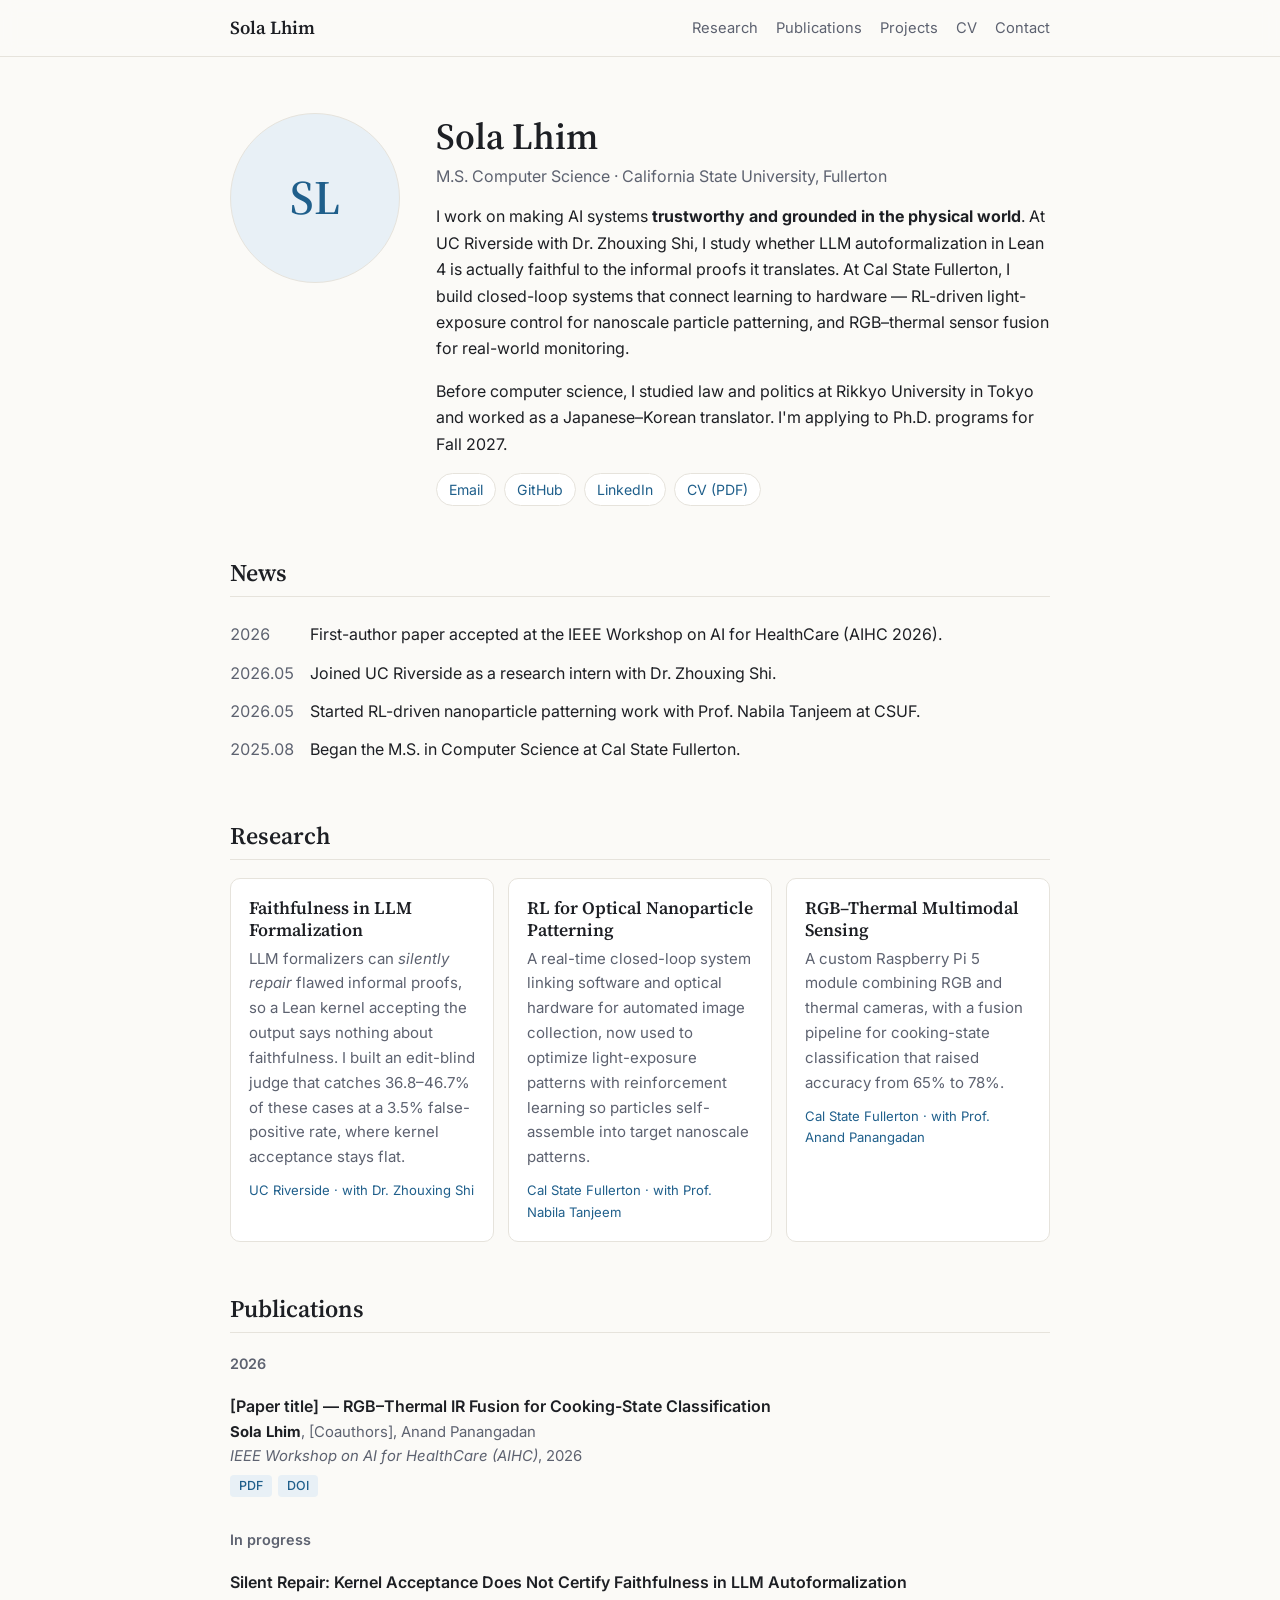
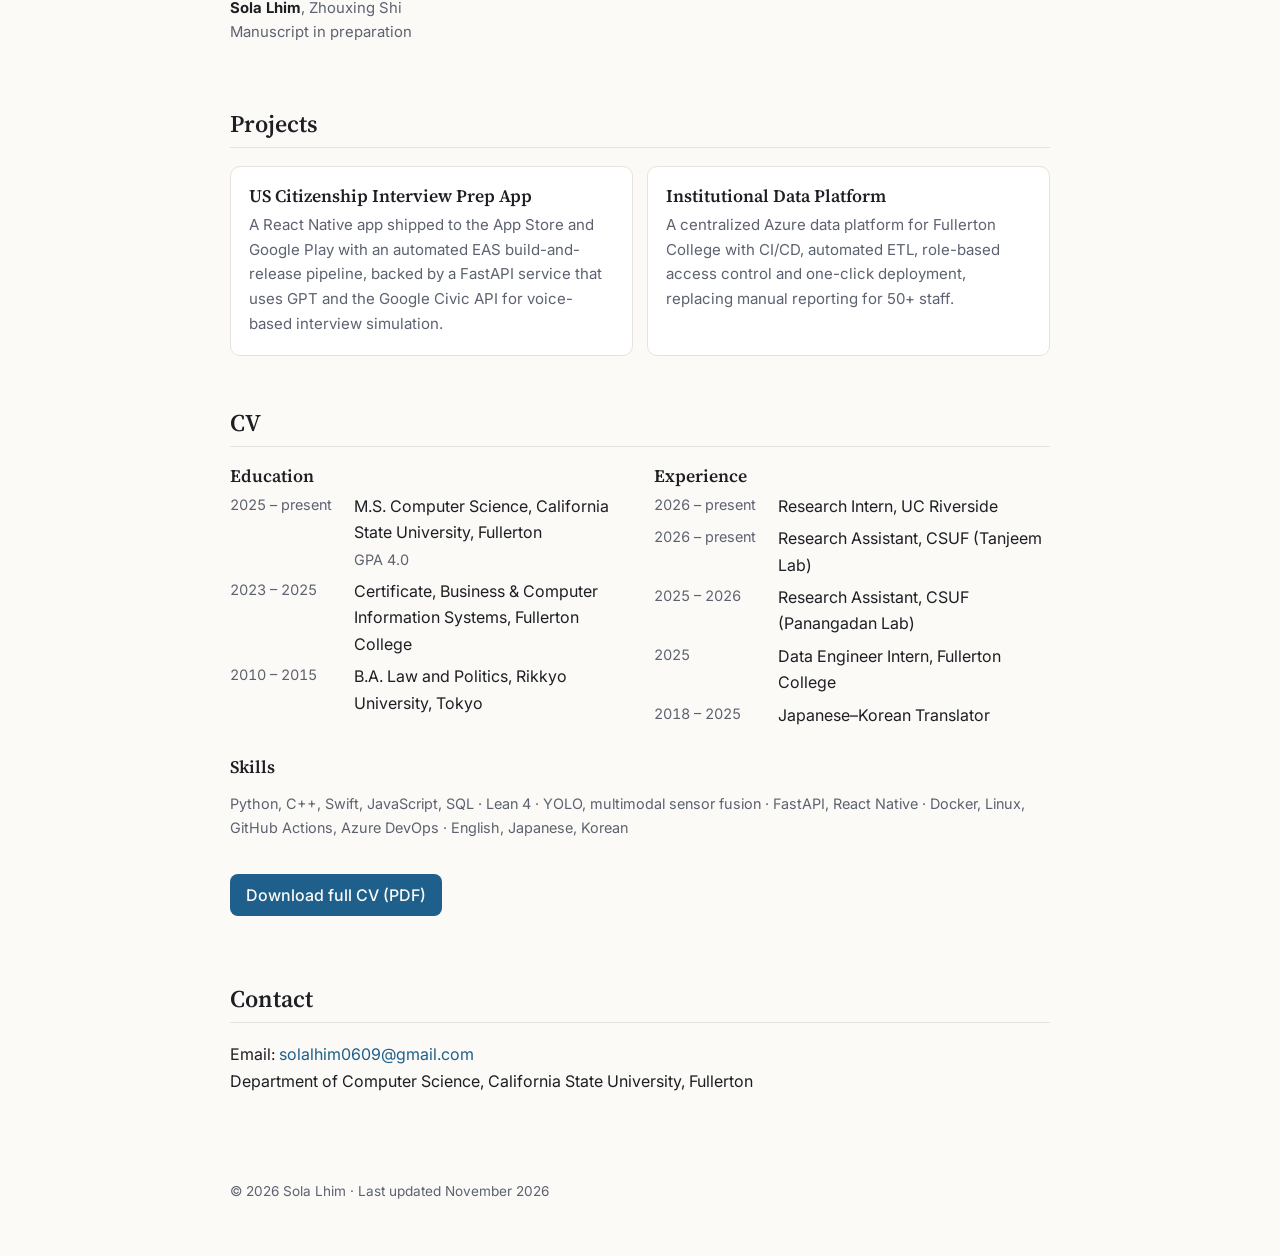
==== slhim/index.html @ 6356b98f "Add files via upload" ====
<!doctype html>
<html lang="en">
<head>
  <meta charset="utf-8">
  <meta name="viewport" content="width=device-width, initial-scale=1">
  <title>Sola Lhim — Research</title>
  <meta name="description" content="Sola Lhim, M.S. Computer Science student at Cal State Fullerton. Research on LLM formal verification, multimodal sensing, and RL-driven automation.">
  <link rel="preconnect" href="https://fonts.googleapis.com">
  <link rel="preconnect" href="https://fonts.gstatic.com" crossorigin>
  <link href="https://fonts.googleapis.com/css2?family=Source+Serif+4:opsz,wght@8..60,400;8..60,600&family=Inter:wght@400;500;600&display=swap" rel="stylesheet">
  <link rel="stylesheet" href="style.css">
</head>
<body>

  <header class="site-header">
    <div class="wrap header-inner">
      <a class="brand" href="#top">Sola Lhim</a>
      <nav>
        <a href="#research">Research</a>
        <a href="#publications">Publications</a>
        <a href="#projects">Projects</a>
        <a href="#cv">CV</a>
        <a href="#contact">Contact</a>
      </nav>
    </div>
  </header>

  <main id="top" class="wrap">

    <!-- ===== 소개 ===== -->
    <section class="hero">
      <!-- ✏️ 사진: profile.jpg 를 같은 폴더에 넣으면 표시됩니다 (없으면 이니셜) -->
      <img class="portrait" src="profile.jpg" alt="Portrait of Sola Lhim"
           onerror="this.replaceWith(Object.assign(document.createElement('div'),{className:'portrait placeholder',textContent:'SL'}))">
      <div>
        <h1>Sola Lhim</h1>
        <p class="role">M.S. Computer Science · California State University, Fullerton</p>
        <p class="bio">
          I work on making AI systems <strong>trustworthy and grounded in the physical world</strong>.
          At UC Riverside with Dr. Zhouxing Shi, I study whether LLM autoformalization in Lean 4 is
          actually faithful to the informal proofs it translates. At Cal State Fullerton, I build
          closed-loop systems that connect learning to hardware — RL-driven light-exposure control for
          nanoscale particle patterning, and RGB–thermal sensor fusion for real-world monitoring.
        </p>
        <p class="bio">
          Before computer science, I studied law and politics at Rikkyo University in Tokyo and worked
          as a Japanese–Korean translator. I'm applying to Ph.D. programs for Fall 2027.
        </p>
        <ul class="links">
          <li><a href="mailto:solalhim0609@gmail.com">Email</a></li>
          <!-- ✏️ 아래 두 링크를 본인 주소로 바꿔주세요 -->
          <li><a href="https://github.com/USERNAME">GitHub</a></li>
          <li><a href="https://www.linkedin.com/in/USERNAME">LinkedIn</a></li>
          <li><a href="cv.pdf">CV (PDF)</a></li>
        </ul>
      </div>
    </section>

    <!-- ===== 소식 ===== -->
    <section>
      <h2>News</h2>
      <ul class="news">
        <li><time>2026</time> First-author paper accepted at the IEEE Workshop on AI for HealthCare (AIHC 2026).</li>
        <li><time>2026.05</time> Joined UC Riverside as a research intern with Dr. Zhouxing Shi.</li>
        <li><time>2026.05</time> Started RL-driven nanoparticle patterning work with Prof. Nabila Tanjeem at CSUF.</li>
        <li><time>2025.08</time> Began the M.S. in Computer Science at Cal State Fullerton.</li>
      </ul>
    </section>

    <!-- ===== 연구 ===== -->
    <section id="research">
      <h2>Research</h2>
      <div class="cards">
        <article class="card">
          <h3>Faithfulness in LLM Formalization</h3>
          <p>LLM formalizers can <em>silently repair</em> flawed informal proofs, so a Lean kernel accepting the output says nothing about faithfulness. I built an edit-blind judge that catches 36.8–46.7% of these cases at a 3.5% false-positive rate, where kernel acceptance stays flat.</p>
          <p class="where">UC Riverside · with Dr. Zhouxing Shi</p>
        </article>
        <article class="card">
          <h3>RL for Optical Nanoparticle Patterning</h3>
          <p>A real-time closed-loop system linking software and optical hardware for automated image collection, now used to optimize light-exposure patterns with reinforcement learning so particles self-assemble into target nanoscale patterns.</p>
          <p class="where">Cal State Fullerton · with Prof. Nabila Tanjeem</p>
        </article>
        <article class="card">
          <h3>RGB–Thermal Multimodal Sensing</h3>
          <p>A custom Raspberry Pi 5 module combining RGB and thermal cameras, with a fusion pipeline for cooking-state classification that raised accuracy from 65% to 78%.</p>
          <p class="where">Cal State Fullerton · with Prof. Anand Panangadan</p>
        </article>
      </div>
    </section>

    <!-- ===== 논문 ===== -->
    <section id="publications">
      <h2>Publications</h2>

      <h3 class="year">2026</h3>
      <ol class="pubs">
        <li>
          <!-- ✏️ 정확한 논문 제목·공저자로 바꿔주세요 -->
          <span class="title">[Paper title] — RGB–Thermal IR Fusion for Cooking-State Classification</span>
          <span class="authors"><b>Sola Lhim</b>, [Coauthors], Anand Panangadan</span>
          <span class="venue"><em>IEEE Workshop on AI for HealthCare (AIHC)</em>, 2026</span>
          <span class="pub-links">
            <a href="#">PDF</a><a href="#">DOI</a>
          </span>
        </li>
      </ol>

      <h3 class="year">In progress</h3>
      <ol class="pubs">
        <li>
          <span class="title">Silent Repair: Kernel Acceptance Does Not Certify Faithfulness in LLM Autoformalization</span>
          <span class="authors"><b>Sola Lhim</b>, Zhouxing Shi</span>
          <span class="venue">Manuscript in preparation</span>
        </li>
      </ol>
    </section>

    <!-- ===== 프로젝트 ===== -->
    <section id="projects">
      <h2>Projects</h2>
      <div class="cards">
        <article class="card">
          <h3>US Citizenship Interview Prep App</h3>
          <p>A React Native app shipped to the App Store and Google Play with an automated EAS build-and-release pipeline, backed by a FastAPI service that uses GPT and the Google Civic API for voice-based interview simulation.</p>
        </article>
        <article class="card">
          <h3>Institutional Data Platform</h3>
          <p>A centralized Azure data platform for Fullerton College with CI/CD, automated ETL, role-based access control and one-click deployment, replacing manual reporting for 50+ staff.</p>
        </article>
      </div>
    </section>

    <!-- ===== CV ===== -->
    <section id="cv">
      <h2>CV</h2>
      <div class="cv-grid">
        <div>
          <h3>Education</h3>
          <dl>
            <dt>2025 – present</dt><dd>M.S. Computer Science, California State University, Fullerton<br><span class="muted">GPA 4.0</span></dd>
            <dt>2023 – 2025</dt><dd>Certificate, Business &amp; Computer Information Systems, Fullerton College</dd>
            <dt>2010 – 2015</dt><dd>B.A. Law and Politics, Rikkyo University, Tokyo</dd>
          </dl>
        </div>
        <div>
          <h3>Experience</h3>
          <dl>
            <dt>2026 – present</dt><dd>Research Intern, UC Riverside</dd>
            <dt>2026 – present</dt><dd>Research Assistant, CSUF (Tanjeem Lab)</dd>
            <dt>2025 – 2026</dt><dd>Research Assistant, CSUF (Panangadan Lab)</dd>
            <dt>2025</dt><dd>Data Engineer Intern, Fullerton College</dd>
            <dt>2018 – 2025</dt><dd>Japanese–Korean Translator</dd>
          </dl>
        </div>
      </div>
      <h3 style="margin-top:28px">Skills</h3>
      <p class="muted">
        Python, C++, Swift, JavaScript, SQL · Lean 4 · YOLO, multimodal sensor fusion · FastAPI, React Native ·
        Docker, Linux, GitHub Actions, Azure DevOps · English, Japanese, Korean
      </p>
      <p><a class="button" href="cv.pdf">Download full CV (PDF)</a></p>
    </section>

    <!-- ===== 연락처 ===== -->
    <section id="contact">
      <h2>Contact</h2>
      <p>
        Email: <a href="mailto:solalhim0609@gmail.com">solalhim0609@gmail.com</a><br>
        Department of Computer Science, California State University, Fullerton
      </p>
    </section>

  </main>

  <footer class="wrap site-footer">
    <p>© <span id="year"></span> Sola Lhim · Last updated November 2026</p>
  </footer>

  <script>document.getElementById('year').textContent = new Date().getFullYear();</script>
</body>
</html>
---- slhim/style.css ----
/* ===== 색상 (여기만 바꾸면 전체 톤이 바뀝니다) ===== */
:root {
  --bg: #fbfaf7;
  --surface: #ffffff;
  --text: #1d1f24;
  --muted: #5d6270;
  --line: #e6e3dc;
  --accent: #1f5f8b;
  --accent-soft: #e8f0f6;
  --serif: "Source Serif 4", Georgia, serif;
  --sans: "Inter", system-ui, -apple-system, "Apple SD Gothic Neo", "Noto Sans KR", sans-serif;
}
@media (prefers-color-scheme: dark) {
  :root {
    --bg: #14161a;
    --surface: #1b1e23;
    --text: #e8e8e6;
    --muted: #9ba0aa;
    --line: #2c3037;
    --accent: #7db5dc;
    --accent-soft: #1d2b36;
  }
}

* { box-sizing: border-box; }
html { scroll-behavior: smooth; scroll-padding-top: 72px; }
body {
  margin: 0;
  background: var(--bg);
  color: var(--text);
  font-family: var(--sans);
  font-size: 16px;
  line-height: 1.65;
}
a { color: var(--accent); text-decoration: none; }
a:hover { text-decoration: underline; }

.wrap { max-width: 860px; margin: 0 auto; padding: 0 20px; }

/* ===== 헤더 ===== */
.site-header {
  position: sticky; top: 0; z-index: 10;
  background: color-mix(in srgb, var(--bg) 88%, transparent);
  backdrop-filter: blur(8px);
  border-bottom: 1px solid var(--line);
}
.header-inner { display: flex; align-items: center; justify-content: space-between; gap: 16px; height: 56px; }
.brand { font-family: var(--serif); font-weight: 600; font-size: 1.15rem; color: var(--text); }
nav { display: flex; gap: 18px; overflow-x: auto; }
nav a { color: var(--muted); font-size: .92rem; white-space: nowrap; }
nav a:hover { color: var(--accent); text-decoration: none; }

/* ===== 섹션 ===== */
section { padding: 44px 0 8px; }
h1, h2, h3 { font-family: var(--serif); font-weight: 600; line-height: 1.25; }
h1 { font-size: 2.3rem; margin: 0 0 4px; }
h2 { font-size: 1.5rem; margin: 0 0 18px; padding-bottom: 8px; border-bottom: 1px solid var(--line); }
h3 { font-size: 1.1rem; margin: 0 0 6px; }

/* 소개 */
.hero { display: grid; grid-template-columns: 170px 1fr; gap: 36px; align-items: start; padding-top: 56px; }
.portrait { width: 170px; height: 170px; border-radius: 50%; object-fit: cover; border: 1px solid var(--line); }
.portrait.placeholder {
  display: grid; place-items: center;
  background: var(--accent-soft); color: var(--accent);
  font-family: var(--serif); font-size: 3rem; font-weight: 600;
}
.role { color: var(--muted); margin: 0 0 14px; }
.bio { margin: 0 0 16px; }
.links { list-style: none; padding: 0; margin: 0; display: flex; flex-wrap: wrap; gap: 8px; }
.links a {
  display: inline-block; padding: 4px 12px; font-size: .88rem;
  border: 1px solid var(--line); border-radius: 999px; background: var(--surface);
}
.links a:hover { border-color: var(--accent); text-decoration: none; }

/* 소식 */
.news { list-style: none; padding: 0; margin: 0; }
.news li { display: flex; gap: 16px; padding: 6px 0; }
.news time { color: var(--muted); font-variant-numeric: tabular-nums; min-width: 64px; }

/* 카드 */
.cards { display: grid; grid-template-columns: repeat(auto-fit, minmax(230px, 1fr)); gap: 14px; }
.card { background: var(--surface); border: 1px solid var(--line); border-radius: 10px; padding: 18px; }
.card p { margin: 0; color: var(--muted); font-size: .94rem; }

/* 논문 */
.note { color: var(--muted); font-size: .85rem; margin: -8px 0 0; }
.year { color: var(--muted); font-family: var(--sans); font-size: .9rem; font-weight: 600; margin: 22px 0 8px; }
.pubs { list-style: none; padding: 0; margin: 0; }
.pubs li { display: flex; flex-direction: column; padding: 12px 0; border-bottom: 1px dashed var(--line); }
.pubs li:last-child { border-bottom: 0; }
.pubs .title { font-weight: 600; }
.pubs .authors, .pubs .venue { color: var(--muted); font-size: .93rem; }
.pubs .authors b { color: var(--text); }
.pub-links { display: flex; gap: 6px; margin-top: 6px; }
.pub-links a {
  font-size: .78rem; font-weight: 500; padding: 1px 9px;
  border-radius: 4px; background: var(--accent-soft);
}

/* CV */
.cv-grid { display: grid; grid-template-columns: 1fr 1fr; gap: 28px; }
dl { display: grid; grid-template-columns: 110px 1fr; gap: 6px 14px; margin: 0; }
dt { color: var(--muted); font-size: .9rem; font-variant-numeric: tabular-nums; }
dd { margin: 0; }
.muted { color: var(--muted); font-size: .9rem; }
.button {
  display: inline-block; margin-top: 18px; padding: 8px 16px; border-radius: 8px;
  background: var(--accent); color: var(--bg); font-weight: 500;
}
.button:hover { text-decoration: none; opacity: .9; }

/* 푸터 */
.site-footer { padding: 48px 20px 40px; color: var(--muted); font-size: .85rem; }

/* ===== 모바일 ===== */
@media (max-width: 640px) {
  .hero { grid-template-columns: 1fr; gap: 18px; padding-top: 32px; }
  .portrait { width: 110px; height: 110px; }
  .portrait.placeholder { font-size: 2rem; }
  h1 { font-size: 1.9rem; }
  .cv-grid { grid-template-columns: 1fr; }
  dl { grid-template-columns: 96px 1fr; }
  nav { gap: 14px; }
  .brand { display: none; }
}

/* 연구 카드의 소속 줄 */
.card .where { margin-top: 10px; font-size: .82rem; color: var(--accent); }
.card p + p { margin-top: 10px; }
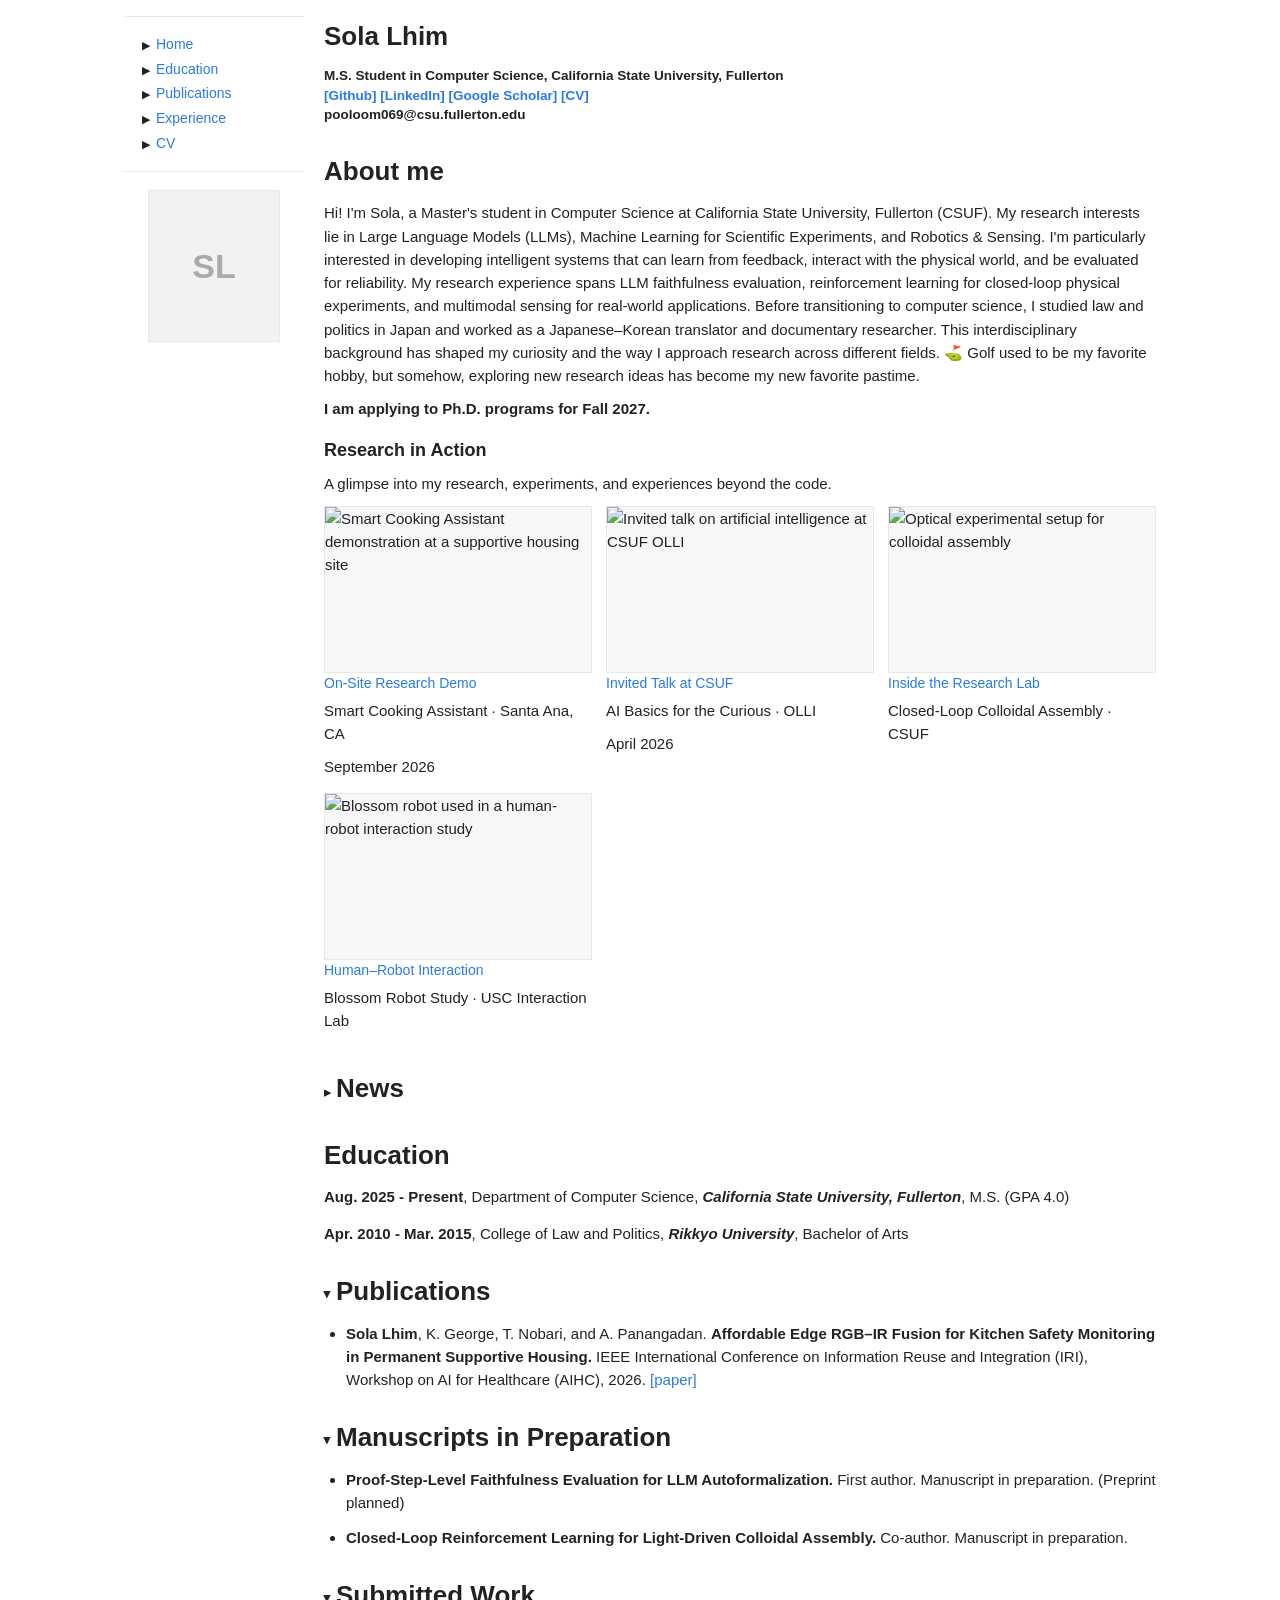
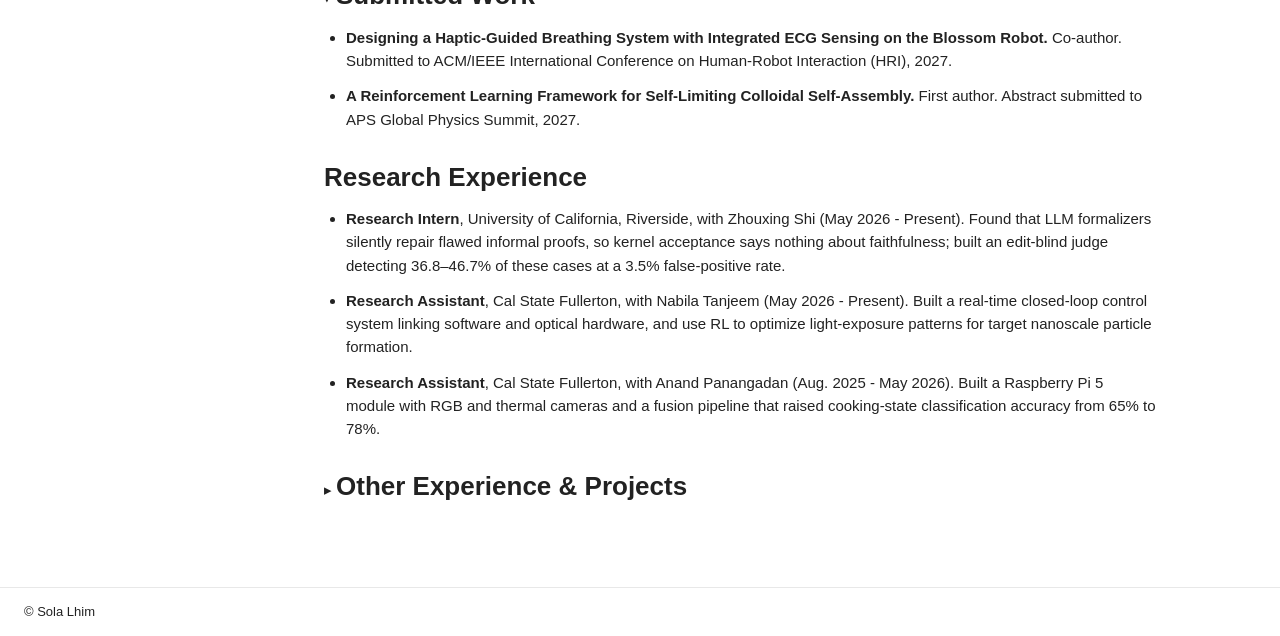
==== commit 61755820: "Revise homepage title, styles, and content structure Updated the title and meta description for Sola" ====
--- a/slhim/index.html
+++ b/slhim/index.html
@@ -3,180 +3,321 @@
 <head>
   <meta charset="utf-8">
   <meta name="viewport" content="width=device-width, initial-scale=1">
-  <title>Sola Lhim — Research</title>
-  <meta name="description" content="Sola Lhim, M.S. Computer Science student at Cal State Fullerton. Research on LLM formal verification, multimodal sensing, and RL-driven automation.">
-  <link rel="preconnect" href="https://fonts.googleapis.com">
-  <link rel="preconnect" href="https://fonts.gstatic.com" crossorigin>
-  <link href="https://fonts.googleapis.com/css2?family=Source+Serif+4:opsz,wght@8..60,400;8..60,600&family=Inter:wght@400;500;600&display=swap" rel="stylesheet">
-  <link rel="stylesheet" href="style.css">
+  <title>Sola Lhim's Homepage</title>
+  <meta name="description" content="Sola Lhim, M.S. Computer Science student at Cal State Fullerton and research intern at UC Riverside. Trustworthy AI, formal verification, learning-based control.">
+  <style>
+    :root {
+      --text: #222;
+      --link: #2a7ae2;
+      --line: #e8e8e8;
+      --muted: #777;
+    }
+    * { box-sizing: border-box; }
+    html { scroll-behavior: smooth; }
+    body {
+      margin: 0;
+      background: #fff;
+      color: var(--text);
+      font-family: "Helvetica Neue", Helvetica, Arial, "Apple SD Gothic Neo", sans-serif;
+      font-size: 15px;
+      line-height: 1.55;
+    }
+    a { color: var(--link); text-decoration: none; }
+    a:hover { text-decoration: underline; }
+
+    .page { display: flex; gap: 20px; max-width: 1080px; margin: 0 auto; padding: 16px 24px 0; }
+
+    /* ===== 왼쪽 사이드바 ===== */
+    aside { width: 180px; flex: none; }
+    .side-inner { position: sticky; top: 16px; }
+    .menu {
+      list-style: none; margin: 0; padding: 14px 0 14px 18px;
+      border-top: 1px solid var(--line); border-bottom: 1px solid var(--line);
+    }
+    .menu li { margin: 3px 0; font-size: 14px; }
+    .menu li::before { content: "▶"; font-size: 11px; margin-right: 6px; color: var(--text); }
+    .photo {
+      display: block; width: 132px; height: 152px; margin: 18px auto 0;
+      object-fit: cover; border: 1px solid var(--line); background: #f2f2f2;
+    }
+    .photo.placeholder {
+      display: flex; align-items: center; justify-content: center;
+      color: #aaa; font-size: 34px; font-weight: 700;
+    }
+
+    /* ===== 본문 ===== */
+    main { flex: 1; min-width: 0; padding-bottom: 40px; }
+    h1 { font-size: 26px; margin: 0 0 10px; }
+    .meta { font-size: 13.5px; font-weight: 700; line-height: 1.45; margin: 0 0 4px; }
+    .meta a { font-weight: 700; }
+    h2 { font-size: 26px; margin: 26px 0 10px; }
+    h3 { font-size: 18px; margin: 16px 0 8px; }
+    p { margin: 0 0 10px; }
+
+    /* 연구 미리보기 칸 */
+    .works { display: grid; grid-template-columns: repeat(3, 1fr); gap: 14px; margin: 8px 0 6px; }
+    .work a.label { display: block; font-size: 14px; margin-bottom: 4px; }
+    .work .thumb {
+      width: 100%; aspect-ratio: 16 / 10; object-fit: cover; display: block;
+      border: 1px solid var(--line); background: #f6f7f9;
+    }
+    .work .thumb.placeholder {
+      display: flex; align-items: center; justify-content: center; text-align: center;
+      padding: 10px; color: #8a93a3; font-size: 12.5px;
+    }
+
+    /* 접는 섹션 */
+    details > summary { list-style: none; cursor: pointer; }
+    details > summary::-webkit-details-marker { display: none; }
+    details > summary h2 { display: inline; }
+    details > summary::before { content: "▸"; font-size: 15px; margin-right: 4px; display: inline-block; transition: transform .15s; }
+    details[open] > summary::before { transform: rotate(90deg); }
+    details { margin: 26px 0 0; }
+    details > .body { margin-top: 10px; }
+
+    .edu p { margin: 0 0 14px; }
+
+    ul { margin: 0; padding-left: 22px; }
+    li { margin-bottom: 12px; }
+    .news li { margin-bottom: 6px; }
+    .pubs b.title { font-weight: 700; }
+
+    footer { border-top: 1px solid var(--line); margin-top: 40px; padding: 14px 24px; font-size: 13px; color: var(--text); }
+
+    /* ===== 모바일 ===== */
+    @media (max-width: 720px) {
+      .page { flex-direction: column; padding: 12px 16px 0; }
+      aside { width: 100%; }
+      .side-inner { position: static; display: flex; gap: 16px; align-items: center; }
+      .menu { flex: 1; border: 0; padding: 0; display: flex; flex-wrap: wrap; gap: 4px 14px; }
+      .photo { margin: 0; width: 96px; height: 110px; order: -1; }
+      .works { grid-template-columns: 1fr; }
+      .work .thumb.placeholder { aspect-ratio: 16 / 5; }
+    }
+  </style>
 </head>
 <body>
 
-  <header class="site-header">
-    <div class="wrap header-inner">
-      <a class="brand" href="#top">Sola Lhim</a>
-      <nav>
-        <a href="#research">Research</a>
-        <a href="#publications">Publications</a>
-        <a href="#projects">Projects</a>
-        <a href="#cv">CV</a>
-        <a href="#contact">Contact</a>
-      </nav>
+<div class="page">
+
+  <!-- ===== 왼쪽 ===== -->
+  <aside>
+    <div class="side-inner">
+      <ul class="menu">
+        <li><a href="#top">Home</a></li>
+        <li><a href="#education">Education</a></li>
+        <li><a href="#publications">Publications</a></li>
+        <li><a href="#experience">Experience</a></li>
+        <li><a href="cv.pdf">CV</a></li>
+      </ul>
+      <!-- ✏️ 사진: profile.jpg 를 저장소에 올리면 표시됩니다 -->
+      <img class="photo" src="profile.JPG" alt="Sola Lhim"
+           onerror="this.replaceWith(Object.assign(document.createElement('div'),{className:'photo placeholder',textContent:'SL'}))">
     </div>
-  </header>
-
-  <main id="top" class="wrap">
-
-    <!-- ===== 소개 ===== -->
-    <section class="hero">
-      <!-- ✏️ 사진: profile.jpg 를 같은 폴더에 넣으면 표시됩니다 (없으면 이니셜) -->
-      <img class="portrait" src="profile.jpg" alt="Portrait of Sola Lhim"
-           onerror="this.replaceWith(Object.assign(document.createElement('div'),{className:'portrait placeholder',textContent:'SL'}))">
-      <div>
-        <h1>Sola Lhim</h1>
-        <p class="role">M.S. Computer Science · California State University, Fullerton</p>
-        <p class="bio">
-          I work on making AI systems <strong>trustworthy and grounded in the physical world</strong>.
-          At UC Riverside with Dr. Zhouxing Shi, I study whether LLM autoformalization in Lean 4 is
-          actually faithful to the informal proofs it translates. At Cal State Fullerton, I build
-          closed-loop systems that connect learning to hardware — RL-driven light-exposure control for
-          nanoscale particle patterning, and RGB–thermal sensor fusion for real-world monitoring.
-        </p>
-        <p class="bio">
-          Before computer science, I studied law and politics at Rikkyo University in Tokyo and worked
-          as a Japanese–Korean translator. I'm applying to Ph.D. programs for Fall 2027.
-        </p>
-        <ul class="links">
-          <li><a href="mailto:solalhim0609@gmail.com">Email</a></li>
-          <!-- ✏️ 아래 두 링크를 본인 주소로 바꿔주세요 -->
-          <li><a href="https://github.com/USERNAME">GitHub</a></li>
-          <li><a href="https://www.linkedin.com/in/USERNAME">LinkedIn</a></li>
-          <li><a href="cv.pdf">CV (PDF)</a></li>
-        </ul>
+  </aside>
+
+  <!-- ===== 본문 ===== -->
+  <main id="top">
+    <h1>Sola Lhim</h1>
+    <div class="meta">
+      M.S. Student in Computer Science, California State University, Fullerton<br>
+
+      <a href="https://github.com/pooloom69">[Github]</a>
+      <a href="https://www.linkedin.com/">[LinkedIn]</a>
+      <a href="https://scholar.google.com/citations?user=-IQJulYAAAAJ&hl=en">[Google Scholar]</a>
+      <a href="https://drive.google.com/file/d/1E7syGDGQqhgdTD8XOlQXxRlxQhxFG68R/view?usp=sharing">[CV]</a><br>
+      pooloom069@csu.fullerton.edu
+    </div>
+
+    <h2>About me</h2>
+    <p>
+      Hi! I'm Sola, a Master's student in Computer Science at California State University, Fullerton (CSUF).
+      My research interests lie in Large Language Models (LLMs), Machine Learning for Scientific Experiments, and Robotics & Sensing. I'm particularly interested in developing intelligent systems that can learn from feedback, interact with the physical world, and be evaluated for reliability.
+      My research experience spans LLM faithfulness evaluation, reinforcement learning for closed-loop physical experiments, and multimodal sensing for real-world applications.
+      Before transitioning to computer science, I studied law and politics in Japan and worked as a Japanese–Korean translator and documentary researcher. This interdisciplinary background has shaped my curiosity and the way I approach research across different fields.
+      ⛳ Golf used to be my favorite hobby, but somehow, exploring new research ideas has become my new favorite pastime.
+    </p>
+    <p><b>I am applying to Ph.D. programs for Fall 2027.</b></p>
+
+
+    <section id="research-gallery">
+      <h3>Research in Action</h3>
+      <p class="gallery-intro">
+        A glimpse into my research, experiments, and experiences
+        beyond the code.
+      </p>
+
+      <div class="works">
+
+        <!-- Smart Cooking Assistant Demo -->
+        <div class="work">
+          <img class="thumb"
+              src="images/psh-demo.jpg"
+              alt="Smart Cooking Assistant demonstration at a supportive housing site"
+              loading="lazy">
+          <div class="work-info">
+            <a class="label" href="#experience">
+              On-Site Research Demo
+            </a>
+            <p>Smart Cooking Assistant · Santa Ana, CA</p>
+            <span>September 2026</span>
+          </div>
+        </div>
+
+        <!-- Invited Talk -->
+        <div class="work">
+          <img class="thumb"
+              src="images/olli-talk.jpg"
+              alt="Invited talk on artificial intelligence at CSUF OLLI"
+              loading="lazy">
+          <div class="work-info">
+            <a class="label" href="#experience">
+              Invited Talk at CSUF
+            </a>
+            <p>AI Basics for the Curious · OLLI</p>
+            <span>April 2026</span>
+          </div>
+        </div>
+
+        <!-- Physics Lab -->
+        <div class="work">
+          <img class="thumb"
+              src="images/colloidal-lab.jpg"
+              alt="Optical experimental setup for colloidal assembly"
+              loading="lazy">
+          <div class="work-info">
+            <a class="label" href="#experience">
+              Inside the Research Lab
+            </a>
+            <p>Closed-Loop Colloidal Assembly · CSUF</p>
+          </div>
+        </div>
+
+        <!-- Robotics Research -->
+        <div class="work">
+          <img class="thumb"
+              src="images/blossomRobot.JPG"
+              alt="Blossom robot used in a human-robot interaction study"
+              loading="lazy">
+          <div class="work-info">
+            <a class="label" href="#experience">
+              Human–Robot Interaction
+            </a>
+            <p>Blossom Robot Study · USC Interaction Lab</p>
+          </div>
+        </div>
       </div>
     </section>
 
-    <!-- ===== 소식 ===== -->
-    <section>
-      <h2>News</h2>
-      <ul class="news">
-        <li><time>2026</time> First-author paper accepted at the IEEE Workshop on AI for HealthCare (AIHC 2026).</li>
-        <li><time>2026.05</time> Joined UC Riverside as a research intern with Dr. Zhouxing Shi.</li>
-        <li><time>2026.05</time> Started RL-driven nanoparticle patterning work with Prof. Nabila Tanjeem at CSUF.</li>
-        <li><time>2025.08</time> Began the M.S. in Computer Science at Cal State Fullerton.</li>
-      </ul>
-    </section>
-
-    <!-- ===== 연구 ===== -->
-    <section id="research">
-      <h2>Research</h2>
-      <div class="cards">
-        <article class="card">
-          <h3>Faithfulness in LLM Formalization</h3>
-          <p>LLM formalizers can <em>silently repair</em> flawed informal proofs, so a Lean kernel accepting the output says nothing about faithfulness. I built an edit-blind judge that catches 36.8–46.7% of these cases at a 3.5% false-positive rate, where kernel acceptance stays flat.</p>
-          <p class="where">UC Riverside · with Dr. Zhouxing Shi</p>
-        </article>
-        <article class="card">
-          <h3>RL for Optical Nanoparticle Patterning</h3>
-          <p>A real-time closed-loop system linking software and optical hardware for automated image collection, now used to optimize light-exposure patterns with reinforcement learning so particles self-assemble into target nanoscale patterns.</p>
-          <p class="where">Cal State Fullerton · with Prof. Nabila Tanjeem</p>
-        </article>
-        <article class="card">
-          <h3>RGB–Thermal Multimodal Sensing</h3>
-          <p>A custom Raspberry Pi 5 module combining RGB and thermal cameras, with a fusion pipeline for cooking-state classification that raised accuracy from 65% to 78%.</p>
-          <p class="where">Cal State Fullerton · with Prof. Anand Panangadan</p>
-        </article>
-      </div>
-    </section>
-
-    <!-- ===== 논문 ===== -->
-    <section id="publications">
-      <h2>Publications</h2>
-
-      <h3 class="year">2026</h3>
-      <ol class="pubs">
-        <li>
-          <!-- ✏️ 정확한 논문 제목·공저자로 바꿔주세요 -->
-          <span class="title">[Paper title] — RGB–Thermal IR Fusion for Cooking-State Classification</span>
-          <span class="authors"><b>Sola Lhim</b>, [Coauthors], Anand Panangadan</span>
-          <span class="venue"><em>IEEE Workshop on AI for HealthCare (AIHC)</em>, 2026</span>
-          <span class="pub-links">
-            <a href="#">PDF</a><a href="#">DOI</a>
-          </span>
-        </li>
-      </ol>
-
-      <h3 class="year">In progress</h3>
-      <ol class="pubs">
-        <li>
-          <span class="title">Silent Repair: Kernel Acceptance Does Not Certify Faithfulness in LLM Autoformalization</span>
-          <span class="authors"><b>Sola Lhim</b>, Zhouxing Shi</span>
-          <span class="venue">Manuscript in preparation</span>
-        </li>
-      </ol>
-    </section>
-
-    <!-- ===== 프로젝트 ===== -->
-    <section id="projects">
-      <h2>Projects</h2>
-      <div class="cards">
-        <article class="card">
-          <h3>US Citizenship Interview Prep App</h3>
-          <p>A React Native app shipped to the App Store and Google Play with an automated EAS build-and-release pipeline, backed by a FastAPI service that uses GPT and the Google Civic API for voice-based interview simulation.</p>
-        </article>
-        <article class="card">
-          <h3>Institutional Data Platform</h3>
-          <p>A centralized Azure data platform for Fullerton College with CI/CD, automated ETL, role-based access control and one-click deployment, replacing manual reporting for 50+ staff.</p>
-        </article>
-      </div>
-    </section>
-
-    <!-- ===== CV ===== -->
-    <section id="cv">
-      <h2>CV</h2>
-      <div class="cv-grid">
-        <div>
-          <h3>Education</h3>
-          <dl>
-            <dt>2025 – present</dt><dd>M.S. Computer Science, California State University, Fullerton<br><span class="muted">GPA 4.0</span></dd>
-            <dt>2023 – 2025</dt><dd>Certificate, Business &amp; Computer Information Systems, Fullerton College</dd>
-            <dt>2010 – 2015</dt><dd>B.A. Law and Politics, Rikkyo University, Tokyo</dd>
-          </dl>
-        </div>
-        <div>
-          <h3>Experience</h3>
-          <dl>
-            <dt>2026 – present</dt><dd>Research Intern, UC Riverside</dd>
-            <dt>2026 – present</dt><dd>Research Assistant, CSUF (Tanjeem Lab)</dd>
-            <dt>2025 – 2026</dt><dd>Research Assistant, CSUF (Panangadan Lab)</dd>
-            <dt>2025</dt><dd>Data Engineer Intern, Fullerton College</dd>
-            <dt>2018 – 2025</dt><dd>Japanese–Korean Translator</dd>
-          </dl>
-        </div>
-      </div>
-      <h3 style="margin-top:28px">Skills</h3>
-      <p class="muted">
-        Python, C++, Swift, JavaScript, SQL · Lean 4 · YOLO, multimodal sensor fusion · FastAPI, React Native ·
-        Docker, Linux, GitHub Actions, Azure DevOps · English, Japanese, Korean
-      </p>
-      <p><a class="button" href="cv.pdf">Download full CV (PDF)</a></p>
-    </section>
-
-    <!-- ===== 연락처 ===== -->
-    <section id="contact">
-      <h2>Contact</h2>
-      <p>
-        Email: <a href="mailto:solalhim0609@gmail.com">solalhim0609@gmail.com</a><br>
-        Department of Computer Science, California State University, Fullerton
-      </p>
-    </section>
-
+
+    <details>
+      <summary><h2>News</h2></summary>
+      <div class="body">
+        <ul class="news">
+          <li><b>2026</b>: First-author paper accepted at the IEEE Workshop on AI for HealthCare (AIHC 2026).</li>
+          <li><b>May 2026</b>: Joined UC Riverside as a research intern with Zhouxing Shi.</li>
+          <li><b>May 2026</b>: Started RL-driven nanoparticle patterning research with Nabila Tanjeem at CSUF.</li>
+          <li><b>Aug 2025</b>: Began the M.S. in Computer Science at Cal State Fullerton.</li>
+        </ul>
+      </div>
+    </details>
+
+    <h2 id="education">Education</h2>
+    <div class="edu">
+      <p><b>Aug. 2025 - Present</b>, Department of Computer Science, <b><i>California State University, Fullerton</i></b>, M.S. (GPA 4.0)</p>
+      <!-- <p><b>Jan. 2023 - May 2025</b>, Business &amp; Computer Information Systems, <b><i>Fullerton College</i></b>, Certificate</p> -->
+      <p><b>Apr. 2010 - Mar. 2015</b>, College of Law and Politics, <b><i>Rikkyo University</i></b>, Bachelor of Arts</p>
+    </div>
+
+
+    <!-- Publications -->
+    <details open id="publications">
+      <summary><h2>Publications</h2></summary>
+      <div class="body">
+        <ul class="pubs">
+          <li>
+            <b>Sola Lhim</b>, K. George, T. Nobari, and A. Panangadan.
+            <b class="title">Affordable Edge RGB–IR Fusion for Kitchen Safety Monitoring in Permanent Supportive Housing.</b>
+            IEEE International Conference on Information Reuse and Integration (IRI),
+            Workshop on AI for Healthcare (AIHC), 2026.
+            <a href="https://ieeexplore.ieee.org/abstract/document/11676623">[paper]</a>
+          </li>
+        </ul>
+      </div>
+    </details>
+
+    <!-- Manuscripts in Preparation -->
+    <details open id="manuscripts">
+      <summary><h2>Manuscripts in Preparation</h2></summary>
+      <div class="body">
+        <ul class="pubs">
+          <li>
+            <b class="title">Proof-Step-Level Faithfulness Evaluation for LLM Autoformalization.</b>
+            First author. Manuscript in preparation.
+            (Preprint planned)
+          </li>
+
+          <li>
+            <b class="title">Closed-Loop Reinforcement Learning for Light-Driven Colloidal Assembly.</b>
+            Co-author. Manuscript in preparation.
+          </li>
+        </ul>
+      </div>
+    </details>
+
+    <!-- Submitted Work -->
+    <details open id="submitted-work">
+      <summary><h2>Submitted Work</h2></summary>
+      <div class="body">
+        <ul class="pubs">
+          <li>
+            <b class="title">Designing a Haptic-Guided Breathing System with Integrated ECG Sensing on the Blossom Robot.</b>
+            Co-author. Submitted to ACM/IEEE International Conference
+            on Human-Robot Interaction (HRI), 2027.
+          </li>
+
+          <li>
+            <b class="title">A Reinforcement Learning Framework for Self-Limiting Colloidal Self-Assembly.</b>
+            First author. Abstract submitted to APS Global Physics Summit, 2027.
+          </li>
+        </ul>
+      </div>
+    </details>
+
+
+    <h2 id="experience">Research Experience</h2>
+    <ul>
+      <li>
+        <b>Research Intern</b>, University of California, Riverside, with Zhouxing Shi (May 2026 - Present).
+        Found that LLM formalizers silently repair flawed informal proofs, so kernel acceptance says nothing about
+        faithfulness; built an edit-blind judge detecting 36.8–46.7% of these cases at a 3.5% false-positive rate.
+      </li>
+      <li>
+        <b>Research Assistant</b>, Cal State Fullerton, with Nabila Tanjeem (May 2026 - Present).
+        Built a real-time closed-loop control system linking software and optical hardware, and use RL to optimize
+        light-exposure patterns for target nanoscale particle formation.
+      </li>
+      <li>
+        <b>Research Assistant</b>, Cal State Fullerton, with Anand Panangadan (Aug. 2025 - May 2026).
+        Built a Raspberry Pi 5 module with RGB and thermal cameras and a fusion pipeline that raised cooking-state
+        classification accuracy from 65% to 78%.
+      </li>
+    </ul>
+
+    <details>
+      <summary><h2>Other Experience &amp; Projects</h2></summary>
+      <div class="body">
+        <ul>
+          <li><b>Data Engineer Intern</b>, Fullerton College (Feb. 2025 - Aug. 2025). Built a centralized Azure data platform with CI/CD and automated ETL, replacing manual reporting for 50+ staff.</li>
+          <li><b>US Citizenship Interview Prep App</b>. A React Native app on the App Store and Google Play with a FastAPI backend for voice-based interview simulation.</li>
+          <li><b>Japanese–Korean Translator</b> (Dec. 2018 - Aug. 2025). Documentaries and corporate research projects.</li>
+        </ul>
+      </div>
+    </details>
   </main>
-
-  <footer class="wrap site-footer">
-    <p>© <span id="year"></span> Sola Lhim · Last updated November 2026</p>
-  </footer>
-
-  <script>document.getElementById('year').textContent = new Date().getFullYear();</script>
+</div>
+
+<footer>© Sola Lhim</footer>
+
 </body>
 </html>
